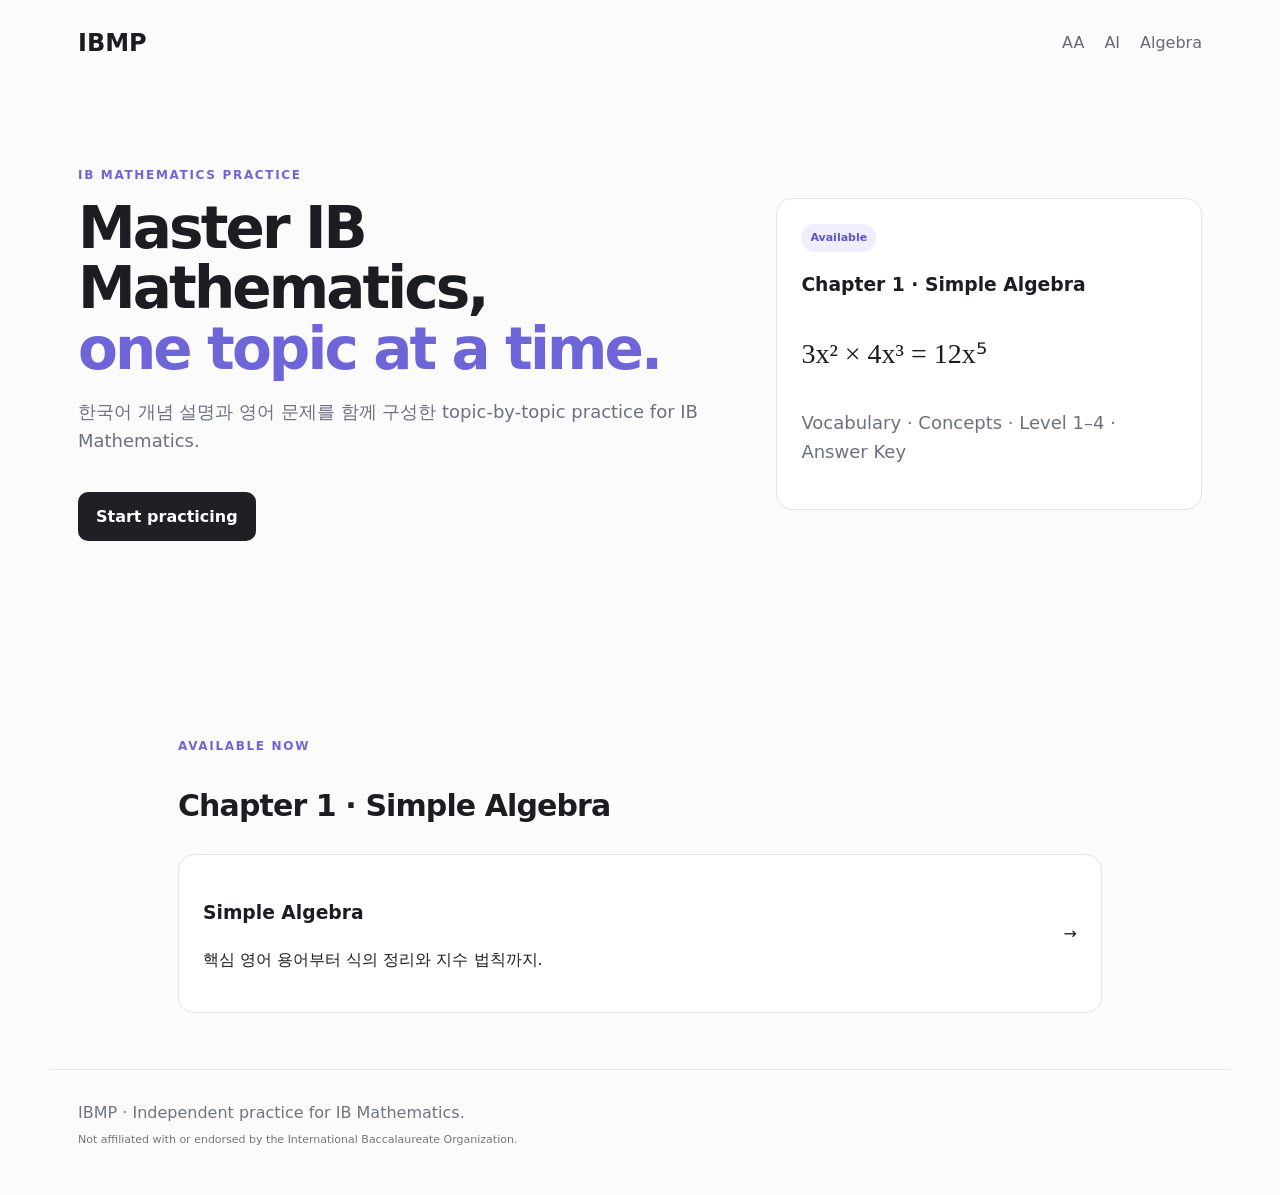
==== index.html @ 0ed19c5f "Add files via upload" ====
<!doctype html><html lang="en"><head><meta charset="utf-8"><meta name="viewport" content="width=device-width,initial-scale=1"><title>IBMP</title><link rel="stylesheet" href="styles.css"></head><body>
<header class="header"><a class="brand" href="index.html">IBMP</a><nav><a href="aa.html">AA</a><a href="ai.html">AI</a><a href="algebra.html">Algebra</a></nav></header>
<main class="hero"><div><div class="eyebrow">IB Mathematics Practice</div><h1>Master IB Mathematics,<br><span>one topic at a time.</span></h1><p>한국어 개념 설명과 영어 문제를 함께 구성한 topic-by-topic practice for IB Mathematics.</p><a class="btn" href="algebra.html">Start practicing</a></div>
<div class="preview"><span class="pill">Available</span><h3>Chapter 1 · Simple Algebra</h3><div class="formula">3x² × 4x³ = 12x⁵</div><p>Vocabulary · Concepts · Level 1–4 · Answer Key</p></div></main>
<section class="section"><div class="eyebrow">Available now</div><h2>Chapter 1 · Simple Algebra</h2><a class="featured" href="algebra.html"><div><h3>Simple Algebra</h3><p>핵심 영어 용어부터 식의 정리와 지수 법칙까지.</p></div><span>→</span></a></section>
<footer>IBMP · Independent practice for IB Mathematics.<div class="disclaimer">Not affiliated with or endorsed by the International Baccalaureate Organization.</div></footer>
</body></html>
---- styles.css ----
*{box-sizing:border-box}body{margin:0;font-family:Inter,system-ui,-apple-system,Segoe UI,sans-serif;background:#fbfbfc;color:#1c1d22;line-height:1.6}a{text-decoration:none;color:inherit}.header{max-width:1180px;margin:auto;padding:24px 28px;display:flex;justify-content:space-between;align-items:center}.brand{font-size:24px;font-weight:800}.header nav{display:flex;gap:20px;color:#666b77}.hero{max-width:1180px;margin:60px auto;padding:20px 28px 80px;display:grid;grid-template-columns:1.2fr .8fr;gap:60px;align-items:center}.hero h1,.page h1{font-size:58px;line-height:1.05;letter-spacing:-.05em;margin:0 0 18px}.hero h1 span{color:#6e65d8}.hero p,.lead{font-size:18px;color:#6c7180}.btn{display:inline-block;margin-top:18px;padding:12px 18px;background:#1f2025;color:white;border-radius:10px;font-weight:700}.preview,.featured,.lesson,.vocab-box{background:white;border:1px solid #e2e4ea;border-radius:16px}.preview{padding:24px}.pill{display:inline-block;background:#efedff;color:#5f56cc;padding:5px 9px;border-radius:99px;font-size:11px;font-weight:800}.formula{font-family:Georgia,serif;font-size:28px;margin:32px 0}.section,.page{max-width:980px;margin:auto;padding:56px 28px}.eyebrow{text-transform:uppercase;letter-spacing:.14em;font-size:12px;font-weight:800;color:#6e65d8;margin-bottom:12px}.section h2,.vocab-box h2,.lesson h2{font-size:30px;letter-spacing:-.03em}.featured{padding:24px;display:flex;justify-content:space-between;align-items:center}.vocab-box{padding:28px;background:linear-gradient(180deg,#faf9ff,#fff);margin:28px 0}.muted{color:#747985}.vocab-table{width:100%;border-collapse:collapse;margin-top:20px;overflow:hidden;border-radius:12px}.vocab-table th,.vocab-table td{padding:13px 15px;border-bottom:1px solid #ececf1;text-align:left}.vocab-table th{background:#f2f0ff;color:#4f4a9f}.vocab-table td:first-child{font-weight:700;color:#333}.lesson{padding:26px;margin:20px 0}.note{padding:16px 18px;background:#fafafa;border-radius:12px;margin:12px 0}.disclaimer{font-size:11px;color:#777;margin-top:5px}footer{max-width:1180px;margin:auto;border-top:1px solid #e4e6eb;padding:30px 28px 46px;color:#707580}@media(max-width:760px){.hero{grid-template-columns:1fr}.hero h1,.page h1{font-size:42px}.vocab-table th,.vocab-table td{padding:11px 10px;font-size:14px}}
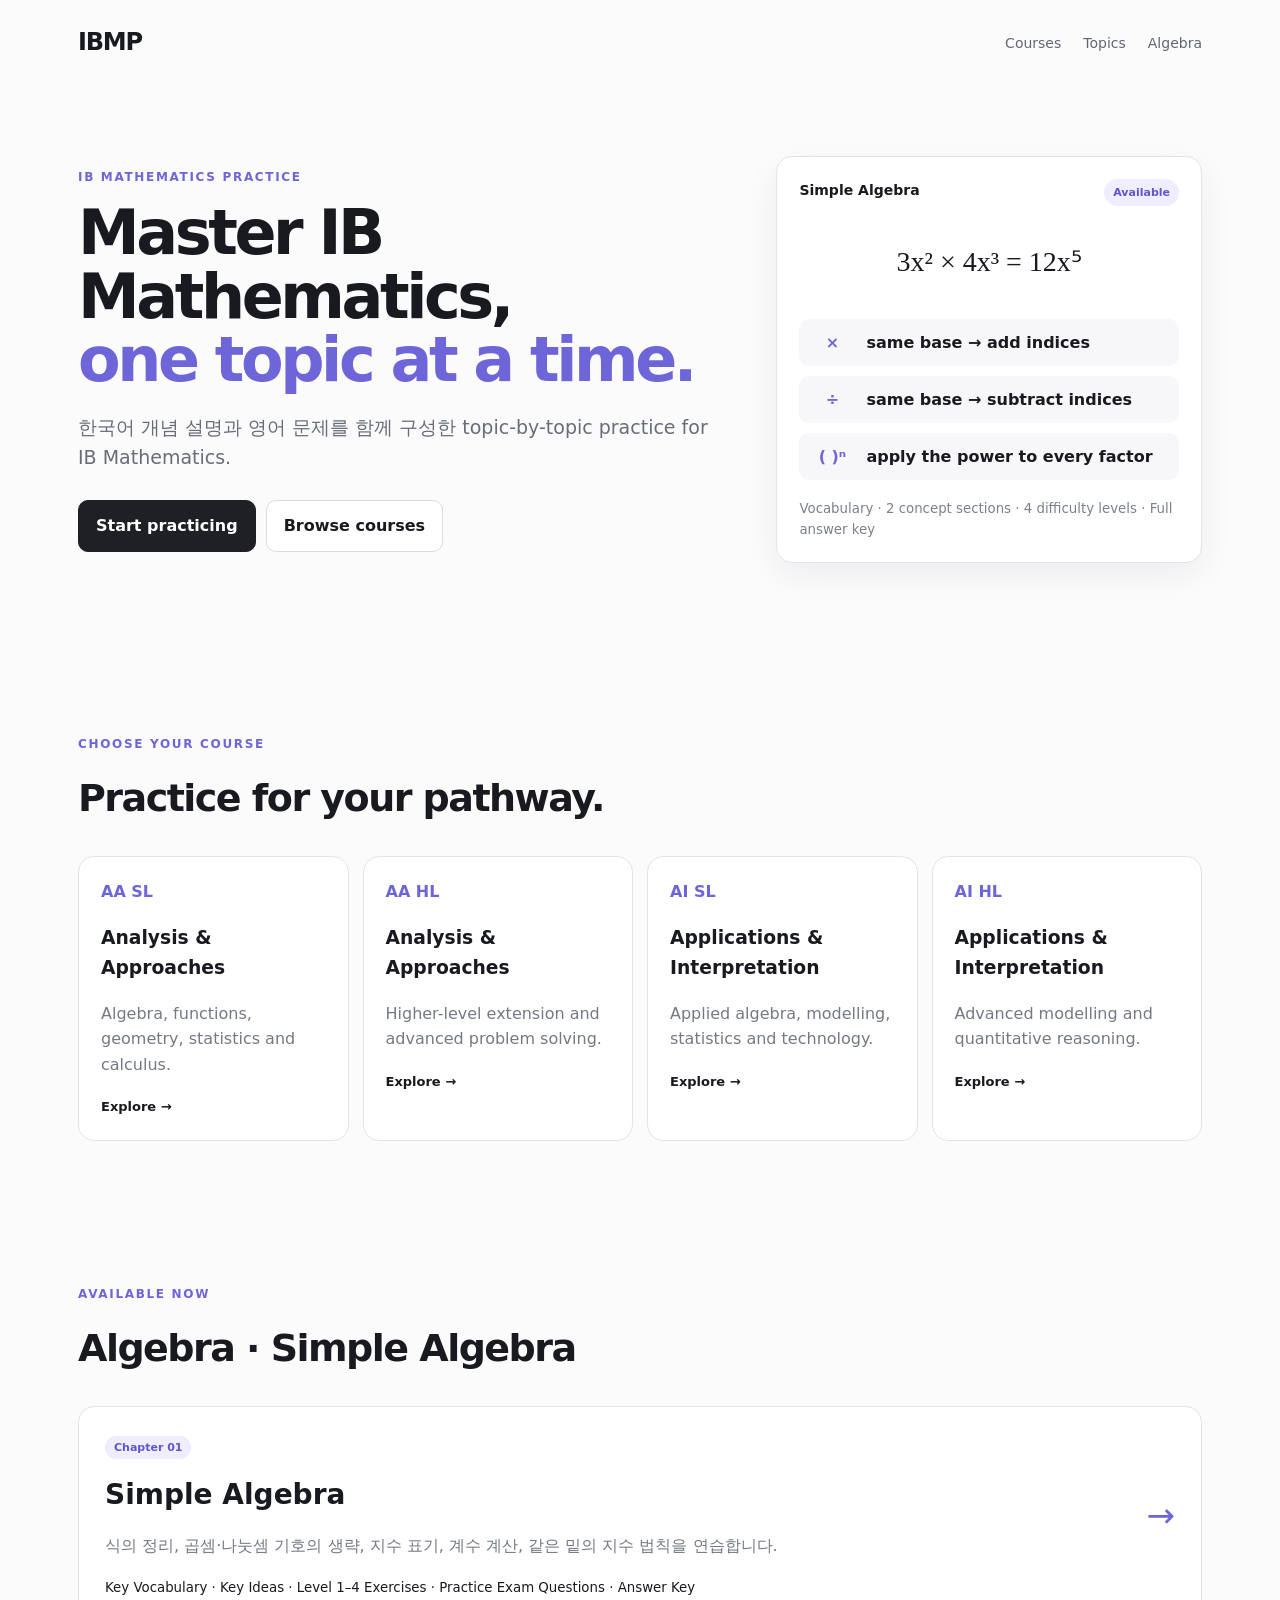
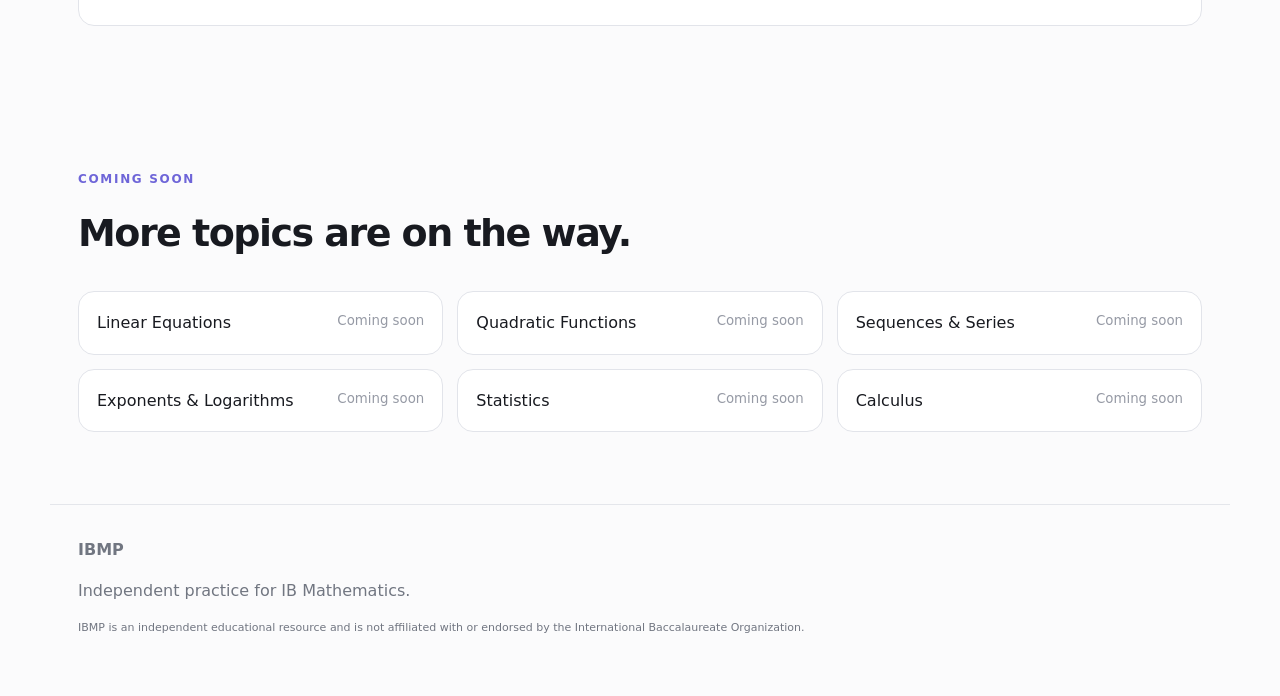
==== commit 26fdfbbc: "Add files via upload" ====
--- a/index.html
+++ b/index.html
@@ -1,7 +1,84 @@
-<!doctype html><html lang="en"><head><meta charset="utf-8"><meta name="viewport" content="width=device-width,initial-scale=1"><title>IBMP</title><link rel="stylesheet" href="styles.css"></head><body>
-<header class="header"><a class="brand" href="index.html">IBMP</a><nav><a href="aa.html">AA</a><a href="ai.html">AI</a><a href="algebra.html">Algebra</a></nav></header>
-<main class="hero"><div><div class="eyebrow">IB Mathematics Practice</div><h1>Master IB Mathematics,<br><span>one topic at a time.</span></h1><p>한국어 개념 설명과 영어 문제를 함께 구성한 topic-by-topic practice for IB Mathematics.</p><a class="btn" href="algebra.html">Start practicing</a></div>
-<div class="preview"><span class="pill">Available</span><h3>Chapter 1 · Simple Algebra</h3><div class="formula">3x² × 4x³ = 12x⁵</div><p>Vocabulary · Concepts · Level 1–4 · Answer Key</p></div></main>
-<section class="section"><div class="eyebrow">Available now</div><h2>Chapter 1 · Simple Algebra</h2><a class="featured" href="algebra.html"><div><h3>Simple Algebra</h3><p>핵심 영어 용어부터 식의 정리와 지수 법칙까지.</p></div><span>→</span></a></section>
-<footer>IBMP · Independent practice for IB Mathematics.<div class="disclaimer">Not affiliated with or endorsed by the International Baccalaureate Organization.</div></footer>
-</body></html>+<!doctype html>
+<html lang="en">
+<head>
+<meta charset="utf-8">
+<meta name="viewport" content="width=device-width,initial-scale=1">
+<title>IBMP — IB Mathematics Practice</title>
+<link rel="stylesheet" href="styles.css">
+</head>
+<body>
+<header class="header">
+  <a class="brand" href="index.html">IBMP</a>
+  <nav><a href="#courses">Courses</a><a href="#available">Topics</a><a href="algebra.html">Algebra</a></nav>
+</header>
+
+<main>
+<section class="hero">
+  <div>
+    <div class="eyebrow">IB Mathematics Practice</div>
+    <h1>Master IB Mathematics,<br><span>one topic at a time.</span></h1>
+    <p>한국어 개념 설명과 영어 문제를 함께 구성한 topic-by-topic practice for IB Mathematics.</p>
+    <div class="actions">
+      <a class="btn primary" href="algebra.html">Start practicing</a>
+      <a class="btn" href="#courses">Browse courses</a>
+    </div>
+  </div>
+
+  <div class="preview">
+    <div class="preview-top"><strong>Simple Algebra</strong><span>Available</span></div>
+    <div class="formula">3x² × 4x³ = 12x⁵</div>
+    <div class="rule-stack">
+      <div><span>×</span><b>same base → add indices</b></div>
+      <div><span>÷</span><b>same base → subtract indices</b></div>
+      <div><span>( )ⁿ</span><b>apply the power to every factor</b></div>
+    </div>
+    <small>Vocabulary · 2 concept sections · 4 difficulty levels · Full answer key</small>
+  </div>
+</section>
+
+<section id="courses" class="section">
+  <div class="eyebrow">Choose your course</div>
+  <h2>Practice for your pathway.</h2>
+  <div class="grid four">
+    <a class="card" href="aa.html"><b>AA SL</b><h3>Analysis & Approaches</h3><p>Algebra, functions, geometry, statistics and calculus.</p><span>Explore →</span></a>
+    <a class="card" href="aa.html"><b>AA HL</b><h3>Analysis & Approaches</h3><p>Higher-level extension and advanced problem solving.</p><span>Explore →</span></a>
+    <a class="card" href="ai.html"><b>AI SL</b><h3>Applications & Interpretation</h3><p>Applied algebra, modelling, statistics and technology.</p><span>Explore →</span></a>
+    <a class="card" href="ai.html"><b>AI HL</b><h3>Applications & Interpretation</h3><p>Advanced modelling and quantitative reasoning.</p><span>Explore →</span></a>
+  </div>
+</section>
+
+<section id="available" class="section">
+  <div class="eyebrow">Available now</div>
+  <h2>Algebra · Simple Algebra</h2>
+  <a class="featured" href="algebra.html">
+    <div>
+      <span class="pill">Chapter 01</span>
+      <h3>Simple Algebra</h3>
+      <p>식의 정리, 곱셈·나눗셈 기호의 생략, 지수 표기, 계수 계산, 같은 밑의 지수 법칙을 연습합니다.</p>
+      <small>Key Vocabulary · Key Ideas · Level 1–4 Exercises · Practice Exam Questions · Answer Key</small>
+    </div>
+    <div class="arrow">→</div>
+  </a>
+</section>
+
+<section class="section">
+  <div class="eyebrow">Coming soon</div>
+  <h2>More topics are on the way.</h2>
+  <div class="grid three">
+    <div class="mini">Linear Equations <small>Coming soon</small></div>
+    <div class="mini">Quadratic Functions <small>Coming soon</small></div>
+    <div class="mini">Sequences & Series <small>Coming soon</small></div>
+    <div class="mini">Exponents & Logarithms <small>Coming soon</small></div>
+    <div class="mini">Statistics <small>Coming soon</small></div>
+    <div class="mini">Calculus <small>Coming soon</small></div>
+  </div>
+</section>
+</main>
+
+<footer>
+<strong>IBMP</strong>
+<p>Independent practice for IB Mathematics.</p>
+<p class="disclaimer">IBMP is an independent educational resource and is not affiliated with or endorsed by the International Baccalaureate Organization.</p>
+</footer>
+</body>
+</html>
--- a/styles.css
+++ b/styles.css
@@ -1 +1,66 @@
-*{box-sizing:border-box}body{margin:0;font-family:Inter,system-ui,-apple-system,Segoe UI,sans-serif;background:#fbfbfc;color:#1c1d22;line-height:1.6}a{text-decoration:none;color:inherit}.header{max-width:1180px;margin:auto;padding:24px 28px;display:flex;justify-content:space-between;align-items:center}.brand{font-size:24px;font-weight:800}.header nav{display:flex;gap:20px;color:#666b77}.hero{max-width:1180px;margin:60px auto;padding:20px 28px 80px;display:grid;grid-template-columns:1.2fr .8fr;gap:60px;align-items:center}.hero h1,.page h1{font-size:58px;line-height:1.05;letter-spacing:-.05em;margin:0 0 18px}.hero h1 span{color:#6e65d8}.hero p,.lead{font-size:18px;color:#6c7180}.btn{display:inline-block;margin-top:18px;padding:12px 18px;background:#1f2025;color:white;border-radius:10px;font-weight:700}.preview,.featured,.lesson,.vocab-box{background:white;border:1px solid #e2e4ea;border-radius:16px}.preview{padding:24px}.pill{display:inline-block;background:#efedff;color:#5f56cc;padding:5px 9px;border-radius:99px;font-size:11px;font-weight:800}.formula{font-family:Georgia,serif;font-size:28px;margin:32px 0}.section,.page{max-width:980px;margin:auto;padding:56px 28px}.eyebrow{text-transform:uppercase;letter-spacing:.14em;font-size:12px;font-weight:800;color:#6e65d8;margin-bottom:12px}.section h2,.vocab-box h2,.lesson h2{font-size:30px;letter-spacing:-.03em}.featured{padding:24px;display:flex;justify-content:space-between;align-items:center}.vocab-box{padding:28px;background:linear-gradient(180deg,#faf9ff,#fff);margin:28px 0}.muted{color:#747985}.vocab-table{width:100%;border-collapse:collapse;margin-top:20px;overflow:hidden;border-radius:12px}.vocab-table th,.vocab-table td{padding:13px 15px;border-bottom:1px solid #ececf1;text-align:left}.vocab-table th{background:#f2f0ff;color:#4f4a9f}.vocab-table td:first-child{font-weight:700;color:#333}.lesson{padding:26px;margin:20px 0}.note{padding:16px 18px;background:#fafafa;border-radius:12px;margin:12px 0}.disclaimer{font-size:11px;color:#777;margin-top:5px}footer{max-width:1180px;margin:auto;border-top:1px solid #e4e6eb;padding:30px 28px 46px;color:#707580}@media(max-width:760px){.hero{grid-template-columns:1fr}.hero h1,.page h1{font-size:42px}.vocab-table th,.vocab-table td{padding:11px 10px;font-size:14px}}+*{box-sizing:border-box}html{scroll-behavior:smooth}body{margin:0;font-family:Inter,system-ui,-apple-system,Segoe UI,sans-serif;color:#181a20;background:#fbfbfc;line-height:1.58}a{text-decoration:none;color:inherit}.header{max-width:1180px;margin:auto;padding:24px 28px;display:flex;justify-content:space-between;align-items:center}.brand{font-size:24px;font-weight:800;letter-spacing:-.05em}.header nav{display:flex;gap:22px;color:#626774;font-size:14px}.hero{max-width:1180px;margin:70px auto 20px;padding:0 28px 80px;display:grid;grid-template-columns:1.2fr .8fr;gap:60px;align-items:center}.hero h1,.page h1{font-size:62px;line-height:1.03;letter-spacing:-.055em;margin:0 0 20px}.hero h1 span{color:#6e65d8}.hero p,.lead{font-size:19px;color:#686d79}.eyebrow{text-transform:uppercase;letter-spacing:.14em;font-size:12px;font-weight:800;color:#6e65d8;margin-bottom:14px}.actions{display:flex;gap:10px;margin-top:28px}.btn,.reveal{padding:12px 17px;border:1px solid #dadce4;background:white;border-radius:10px;font-weight:700;cursor:pointer}.btn.primary{background:#1f2025;color:white;border-color:#1f2025}.preview,.card,.featured,.mini,.lesson,.key-box,.example,.toc{background:white;border:1px solid #e2e4ea;border-radius:16px}.preview{padding:22px;box-shadow:0 12px 35px rgba(20,20,35,.06)}.preview-top{display:flex;justify-content:space-between;font-size:14px}.preview-top span:last-child,.pill{background:#efedff;color:#5f56cc;border-radius:99px;padding:5px 9px;font-size:11px;font-weight:800}.formula{font-family:Georgia,serif;text-align:center;font-size:28px;margin:34px 0}.rule-stack{display:grid;gap:10px}.rule-stack div{display:flex;gap:12px;align-items:center;background:#f7f7fa;border-radius:10px;padding:11px}.rule-stack span{display:inline-flex;min-width:44px;justify-content:center;color:#6e65d8;font-weight:800}.preview small{display:block;margin-top:18px;color:#7b808c}.section{max-width:1180px;margin:auto;padding:72px 28px}.section h2{font-size:38px;letter-spacing:-.04em;margin:0 0 28px}.grid{display:grid;gap:14px}.four{grid-template-columns:repeat(4,1fr)}.three{grid-template-columns:repeat(3,1fr)}.card{padding:22px;min-height:180px}.card b{color:#6e65d8}.card p{color:#747985}.card span{font-size:13px;font-weight:800}.featured{padding:26px;display:flex;justify-content:space-between;align-items:center}.featured h3{font-size:28px;margin:14px 0 8px}.featured p{color:#737883}.arrow{font-size:34px;color:#6e65d8}.mini{padding:18px;display:flex;justify-content:space-between}.mini small{color:#969aa5}.page{max-width:900px;margin:70px auto;padding:0 28px 90px}.page.wide{max-width:980px}.page h1{font-size:54px}.chapter-meta{display:flex;flex-wrap:wrap;gap:8px;margin:20px 0}.chapter-meta span{font-size:12px;padding:6px 10px;border-radius:999px;background:#f0f1f5;color:#626774}.toc{padding:22px;margin:30px 0;display:grid;grid-template-columns:repeat(3,1fr);gap:9px 18px}.toc .eyebrow{grid-column:1/-1;margin-bottom:2px}.toc a{font-size:14px;color:#505662}.toc a:hover{color:#6e65d8}.lesson{padding:28px;margin:24px 0}.lesson-head{display:flex;gap:18px;align-items:flex-start}.lesson-head h2{margin:0;font-size:30px;letter-spacing:-.035em}.lesson-head p{margin:4px 0 0;color:#737883}.num{display:inline-flex;min-width:48px;height:42px;border-radius:12px;background:#efedff;color:#5f56cc;align-items:center;justify-content:center;font-weight:800;padding:0 10px}.key-box,.example{padding:18px;margin-top:18px}.key-box{background:#faf9ff}.key-box p{margin:8px 0}.tag{font-size:11px;text-transform:uppercase;letter-spacing:.12em;font-weight:800;color:#6e65d8;margin-bottom:8px}.solution,.answer{margin-top:12px;background:#f6f6f8;border-radius:10px;padding:14px}.exercise h3{margin-top:28px;font-size:17px}.questions{display:grid;grid-template-columns:1fr 1fr;gap:8px 44px;padding-left:26px}.questions li{padding:3px 0}.reveal{margin-top:18px}.hidden{display:none}.key-list{display:grid;gap:8px}.exam-list{display:grid;gap:20px}.exam-list li{padding:14px;background:#fafafa;border-radius:12px}.note{margin-top:18px;background:#fff8e8;border:1px solid #f0dfad;padding:14px;border-radius:10px;color:#6e6040;font-size:13px}.answer-grid{display:grid;gap:12px;margin-top:20px}details{background:#fafafa;border:1px solid #e3e4e8;border-radius:12px;padding:14px}summary{cursor:pointer;font-weight:800;color:#4f4b9a}.disclaimer{font-size:11px;max-width:760px}footer{max-width:1180px;margin:auto;border-top:1px solid #e4e6eb;padding:32px 28px 48px;color:#717681}@media(max-width:800px){.hero{grid-template-columns:1fr}.hero h1,.page h1{font-size:44px}.four{grid-template-columns:1fr 1fr}.three,.toc,.questions{grid-template-columns:1fr}}@media(max-width:520px){.four{grid-template-columns:1fr}.actions{flex-direction:column}.lesson{padding:20px}.lesson-head{gap:12px}.lesson-head h2{font-size:25px}}
+
+.vocabulary-section{
+  margin:30px 0;
+  padding:28px;
+  border:1px solid #dedcf7;
+  border-radius:18px;
+  background:linear-gradient(180deg,#faf9ff 0%,#ffffff 100%);
+}
+.vocab-head{
+  display:flex;
+  justify-content:space-between;
+  align-items:flex-start;
+  gap:20px;
+}
+.vocab-head h2{
+  margin:0 0 6px;
+  font-size:30px;
+  letter-spacing:-.035em;
+}
+.vocab-head p{
+  margin:0;
+  color:#737883;
+}
+.vocab-count{
+  flex:0 0 auto;
+  padding:7px 11px;
+  border-radius:999px;
+  background:#efedff;
+  color:#5f56cc;
+  font-size:12px;
+  font-weight:800;
+}
+.vocab-grid{
+  display:grid;
+  grid-template-columns:repeat(3,1fr);
+  gap:12px;
+  margin-top:22px;
+}
+.vocab-card{
+  min-height:76px;
+  padding:15px 16px;
+  border:1px solid #e5e3fa;
+  border-radius:13px;
+  background:#fff;
+  display:flex;
+  flex-direction:column;
+  justify-content:center;
+}
+.vocab-card strong{
+  color:#4f4a9f;
+  font-size:15px;
+  line-height:1.3;
+}
+.vocab-card span{
+  margin-top:6px;
+  color:#5f6470;
+  font-size:14px;
+}
+@media(max-width:800px){
+  .vocab-grid{grid-template-columns:repeat(2,1fr)}
+}
+@media(max-width:520px){
+  .vocab-grid{grid-template-columns:1fr}
+  .vocab-head{flex-direction:column}
+}
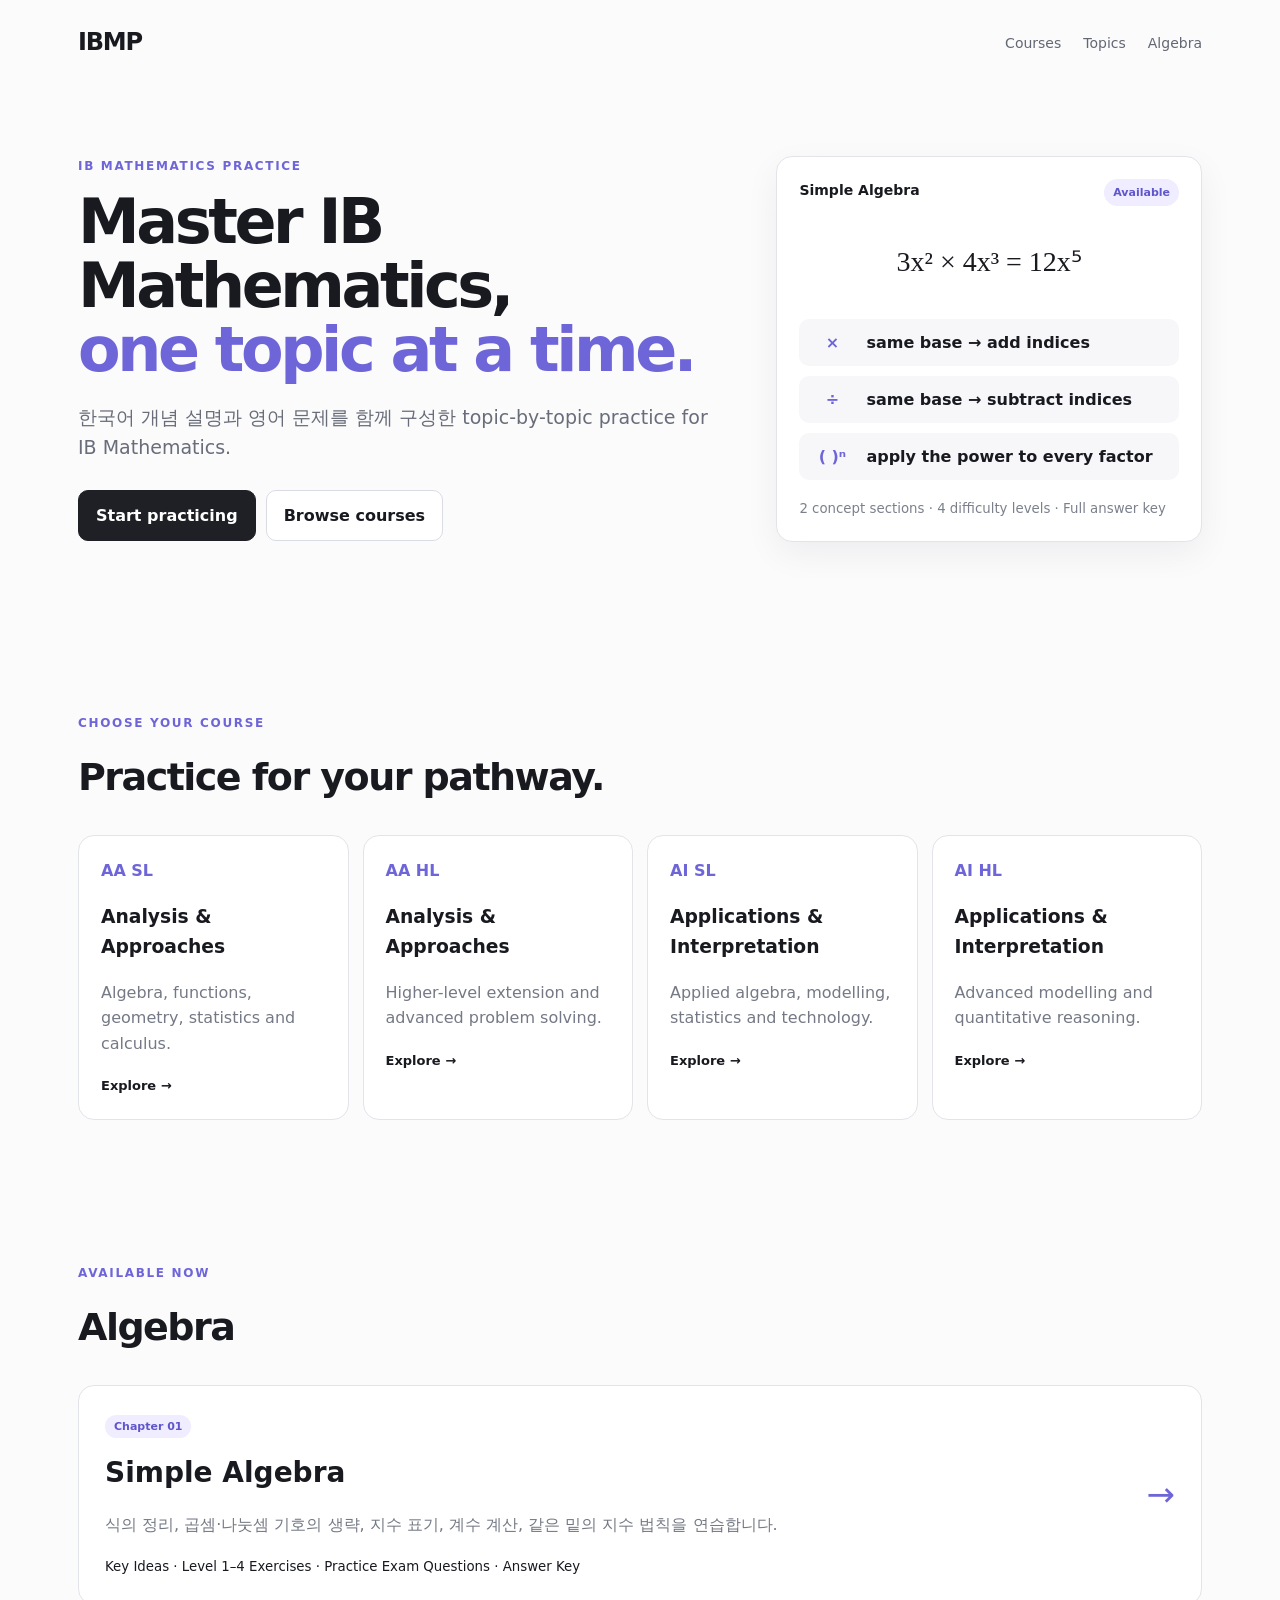
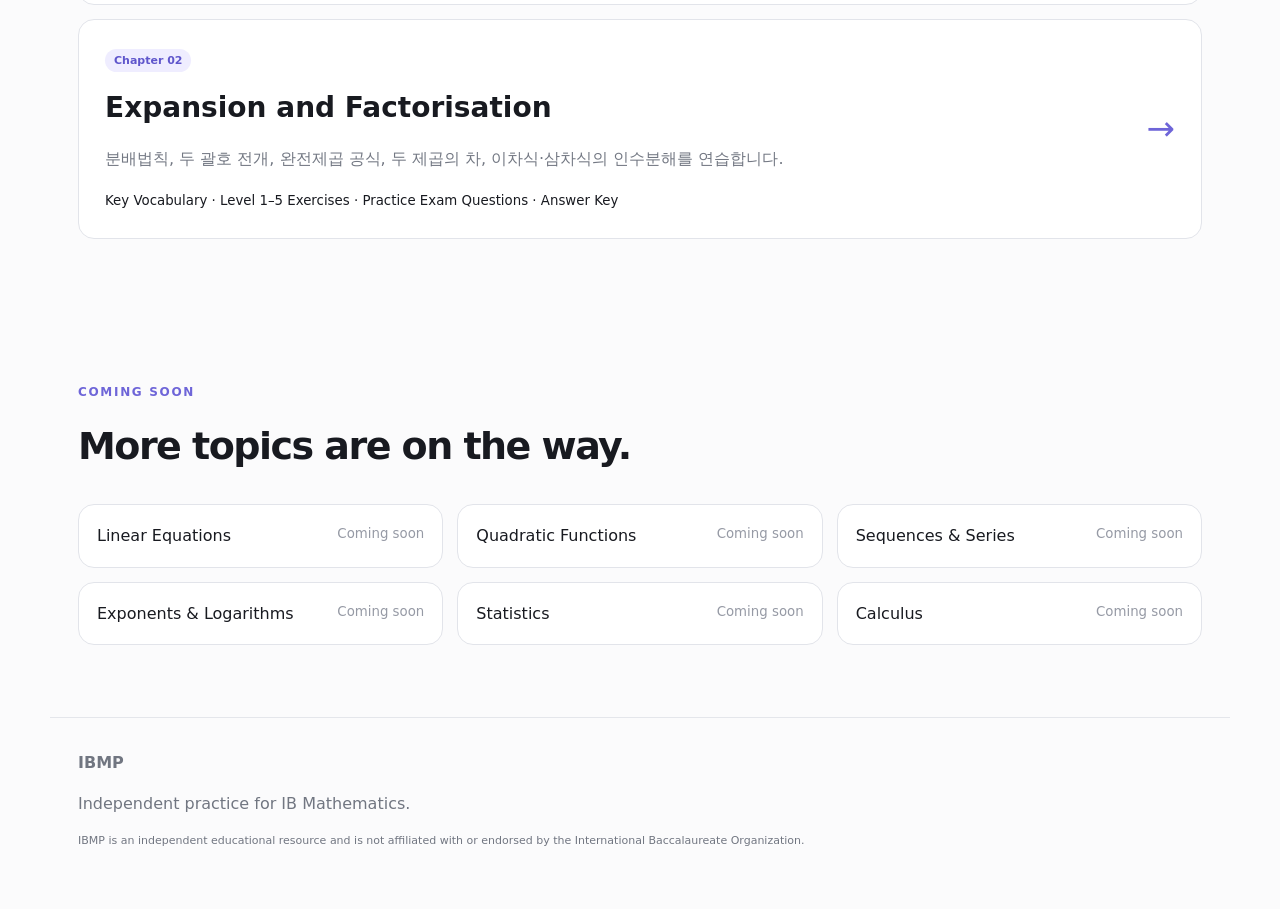
==== commit 6b57a26c: "Add files via upload" ====
--- a/index.html
+++ b/index.html
@@ -32,7 +32,7 @@
       <div><span>÷</span><b>same base → subtract indices</b></div>
       <div><span>( )ⁿ</span><b>apply the power to every factor</b></div>
     </div>
-    <small>Vocabulary · 2 concept sections · 4 difficulty levels · Full answer key</small>
+    <small>2 concept sections · 4 difficulty levels · Full answer key</small>
   </div>
 </section>
 
@@ -49,13 +49,22 @@
 
 <section id="available" class="section">
   <div class="eyebrow">Available now</div>
-  <h2>Algebra · Simple Algebra</h2>
+  <h2>Algebra</h2>
   <a class="featured" href="algebra.html">
     <div>
       <span class="pill">Chapter 01</span>
       <h3>Simple Algebra</h3>
       <p>식의 정리, 곱셈·나눗셈 기호의 생략, 지수 표기, 계수 계산, 같은 밑의 지수 법칙을 연습합니다.</p>
-      <small>Key Vocabulary · Key Ideas · Level 1–4 Exercises · Practice Exam Questions · Answer Key</small>
+      <small>Key Ideas · Level 1–4 Exercises · Practice Exam Questions · Answer Key</small>
+    </div>
+    <div class="arrow">→</div>
+  </a>
+  <a class="featured" href="chapter2.html" style="margin-top:14px;">
+    <div>
+      <span class="pill">Chapter 02</span>
+      <h3>Expansion and Factorisation</h3>
+      <p>분배법칙, 두 괄호 전개, 완전제곱 공식, 두 제곱의 차, 이차식·삼차식의 인수분해를 연습합니다.</p>
+      <small>Key Vocabulary · Level 1–5 Exercises · Practice Exam Questions · Answer Key</small>
     </div>
     <div class="arrow">→</div>
   </a>
--- a/styles.css
+++ b/styles.css
@@ -1,66 +1,72 @@
 *{box-sizing:border-box}html{scroll-behavior:smooth}body{margin:0;font-family:Inter,system-ui,-apple-system,Segoe UI,sans-serif;color:#181a20;background:#fbfbfc;line-height:1.58}a{text-decoration:none;color:inherit}.header{max-width:1180px;margin:auto;padding:24px 28px;display:flex;justify-content:space-between;align-items:center}.brand{font-size:24px;font-weight:800;letter-spacing:-.05em}.header nav{display:flex;gap:22px;color:#626774;font-size:14px}.hero{max-width:1180px;margin:70px auto 20px;padding:0 28px 80px;display:grid;grid-template-columns:1.2fr .8fr;gap:60px;align-items:center}.hero h1,.page h1{font-size:62px;line-height:1.03;letter-spacing:-.055em;margin:0 0 20px}.hero h1 span{color:#6e65d8}.hero p,.lead{font-size:19px;color:#686d79}.eyebrow{text-transform:uppercase;letter-spacing:.14em;font-size:12px;font-weight:800;color:#6e65d8;margin-bottom:14px}.actions{display:flex;gap:10px;margin-top:28px}.btn,.reveal{padding:12px 17px;border:1px solid #dadce4;background:white;border-radius:10px;font-weight:700;cursor:pointer}.btn.primary{background:#1f2025;color:white;border-color:#1f2025}.preview,.card,.featured,.mini,.lesson,.key-box,.example,.toc{background:white;border:1px solid #e2e4ea;border-radius:16px}.preview{padding:22px;box-shadow:0 12px 35px rgba(20,20,35,.06)}.preview-top{display:flex;justify-content:space-between;font-size:14px}.preview-top span:last-child,.pill{background:#efedff;color:#5f56cc;border-radius:99px;padding:5px 9px;font-size:11px;font-weight:800}.formula{font-family:Georgia,serif;text-align:center;font-size:28px;margin:34px 0}.rule-stack{display:grid;gap:10px}.rule-stack div{display:flex;gap:12px;align-items:center;background:#f7f7fa;border-radius:10px;padding:11px}.rule-stack span{display:inline-flex;min-width:44px;justify-content:center;color:#6e65d8;font-weight:800}.preview small{display:block;margin-top:18px;color:#7b808c}.section{max-width:1180px;margin:auto;padding:72px 28px}.section h2{font-size:38px;letter-spacing:-.04em;margin:0 0 28px}.grid{display:grid;gap:14px}.four{grid-template-columns:repeat(4,1fr)}.three{grid-template-columns:repeat(3,1fr)}.card{padding:22px;min-height:180px}.card b{color:#6e65d8}.card p{color:#747985}.card span{font-size:13px;font-weight:800}.featured{padding:26px;display:flex;justify-content:space-between;align-items:center}.featured h3{font-size:28px;margin:14px 0 8px}.featured p{color:#737883}.arrow{font-size:34px;color:#6e65d8}.mini{padding:18px;display:flex;justify-content:space-between}.mini small{color:#969aa5}.page{max-width:900px;margin:70px auto;padding:0 28px 90px}.page.wide{max-width:980px}.page h1{font-size:54px}.chapter-meta{display:flex;flex-wrap:wrap;gap:8px;margin:20px 0}.chapter-meta span{font-size:12px;padding:6px 10px;border-radius:999px;background:#f0f1f5;color:#626774}.toc{padding:22px;margin:30px 0;display:grid;grid-template-columns:repeat(3,1fr);gap:9px 18px}.toc .eyebrow{grid-column:1/-1;margin-bottom:2px}.toc a{font-size:14px;color:#505662}.toc a:hover{color:#6e65d8}.lesson{padding:28px;margin:24px 0}.lesson-head{display:flex;gap:18px;align-items:flex-start}.lesson-head h2{margin:0;font-size:30px;letter-spacing:-.035em}.lesson-head p{margin:4px 0 0;color:#737883}.num{display:inline-flex;min-width:48px;height:42px;border-radius:12px;background:#efedff;color:#5f56cc;align-items:center;justify-content:center;font-weight:800;padding:0 10px}.key-box,.example{padding:18px;margin-top:18px}.key-box{background:#faf9ff}.key-box p{margin:8px 0}.tag{font-size:11px;text-transform:uppercase;letter-spacing:.12em;font-weight:800;color:#6e65d8;margin-bottom:8px}.solution,.answer{margin-top:12px;background:#f6f6f8;border-radius:10px;padding:14px}.exercise h3{margin-top:28px;font-size:17px}.questions{display:grid;grid-template-columns:1fr 1fr;gap:8px 44px;padding-left:26px}.questions li{padding:3px 0}.reveal{margin-top:18px}.hidden{display:none}.key-list{display:grid;gap:8px}.exam-list{display:grid;gap:20px}.exam-list li{padding:14px;background:#fafafa;border-radius:12px}.note{margin-top:18px;background:#fff8e8;border:1px solid #f0dfad;padding:14px;border-radius:10px;color:#6e6040;font-size:13px}.answer-grid{display:grid;gap:12px;margin-top:20px}details{background:#fafafa;border:1px solid #e3e4e8;border-radius:12px;padding:14px}summary{cursor:pointer;font-weight:800;color:#4f4b9a}.disclaimer{font-size:11px;max-width:760px}footer{max-width:1180px;margin:auto;border-top:1px solid #e4e6eb;padding:32px 28px 48px;color:#717681}@media(max-width:800px){.hero{grid-template-columns:1fr}.hero h1,.page h1{font-size:44px}.four{grid-template-columns:1fr 1fr}.three,.toc,.questions{grid-template-columns:1fr}}@media(max-width:520px){.four{grid-template-columns:1fr}.actions{flex-direction:column}.lesson{padding:20px}.lesson-head{gap:12px}.lesson-head h2{font-size:25px}}
-
-.vocabulary-section{
+/* Vocabulary table patch — keeps the original v3 layout */
+.vocab-table-section{
+  padding:28px;
   margin:30px 0;
-  padding:28px;
-  border:1px solid #dedcf7;
-  border-radius:18px;
-  background:linear-gradient(180deg,#faf9ff 0%,#ffffff 100%);
+  background:#fff;
+  border:1px solid #e2e4ea;
+  border-radius:16px;
 }
-.vocab-head{
+.vocab-table-heading{
   display:flex;
   justify-content:space-between;
   align-items:flex-start;
   gap:20px;
+  margin-bottom:20px;
 }
-.vocab-head h2{
+.vocab-table-heading h2{
   margin:0 0 6px;
-  font-size:30px;
+  font-size:28px;
   letter-spacing:-.035em;
 }
-.vocab-head p{
+.vocab-table-heading p{
   margin:0;
   color:#737883;
 }
-.vocab-count{
+.vocab-term-count{
   flex:0 0 auto;
-  padding:7px 11px;
-  border-radius:999px;
+  padding:6px 10px;
   background:#efedff;
   color:#5f56cc;
-  font-size:12px;
+  border-radius:999px;
+  font-size:11px;
   font-weight:800;
 }
-.vocab-grid{
-  display:grid;
-  grid-template-columns:repeat(3,1fr);
-  gap:12px;
-  margin-top:22px;
+.vocab-table-wrap{
+  overflow:hidden;
+  border:1px solid #e5e6eb;
+  border-radius:12px;
 }
-.vocab-card{
-  min-height:76px;
-  padding:15px 16px;
-  border:1px solid #e5e3fa;
-  border-radius:13px;
+.vocab-table{
+  width:100%;
+  border-collapse:collapse;
   background:#fff;
-  display:flex;
-  flex-direction:column;
-  justify-content:center;
 }
-.vocab-card strong{
-  color:#4f4a9f;
-  font-size:15px;
-  line-height:1.3;
+.vocab-table th,
+.vocab-table td{
+  padding:12px 16px;
+  text-align:left;
+  border-bottom:1px solid #ececf1;
 }
-.vocab-card span{
-  margin-top:6px;
-  color:#5f6470;
-  font-size:14px;
+.vocab-table th{
+  background:#f7f6ff;
+  color:#514ca0;
+  font-size:12px;
+  text-transform:uppercase;
+  letter-spacing:.08em;
 }
-@media(max-width:800px){
-  .vocab-grid{grid-template-columns:repeat(2,1fr)}
+.vocab-table td:first-child{
+  width:50%;
+  font-weight:700;
+  color:#272831;
+}
+.vocab-table tr:last-child td{
+  border-bottom:none;
+}
+.vocab-table tbody tr:hover{
+  background:#fafaff;
 }
 @media(max-width:520px){
-  .vocab-grid{grid-template-columns:1fr}
-  .vocab-head{flex-direction:column}
+  .vocab-table-heading{flex-direction:column}
+  .vocab-table th,.vocab-table td{padding:11px 12px}
 }
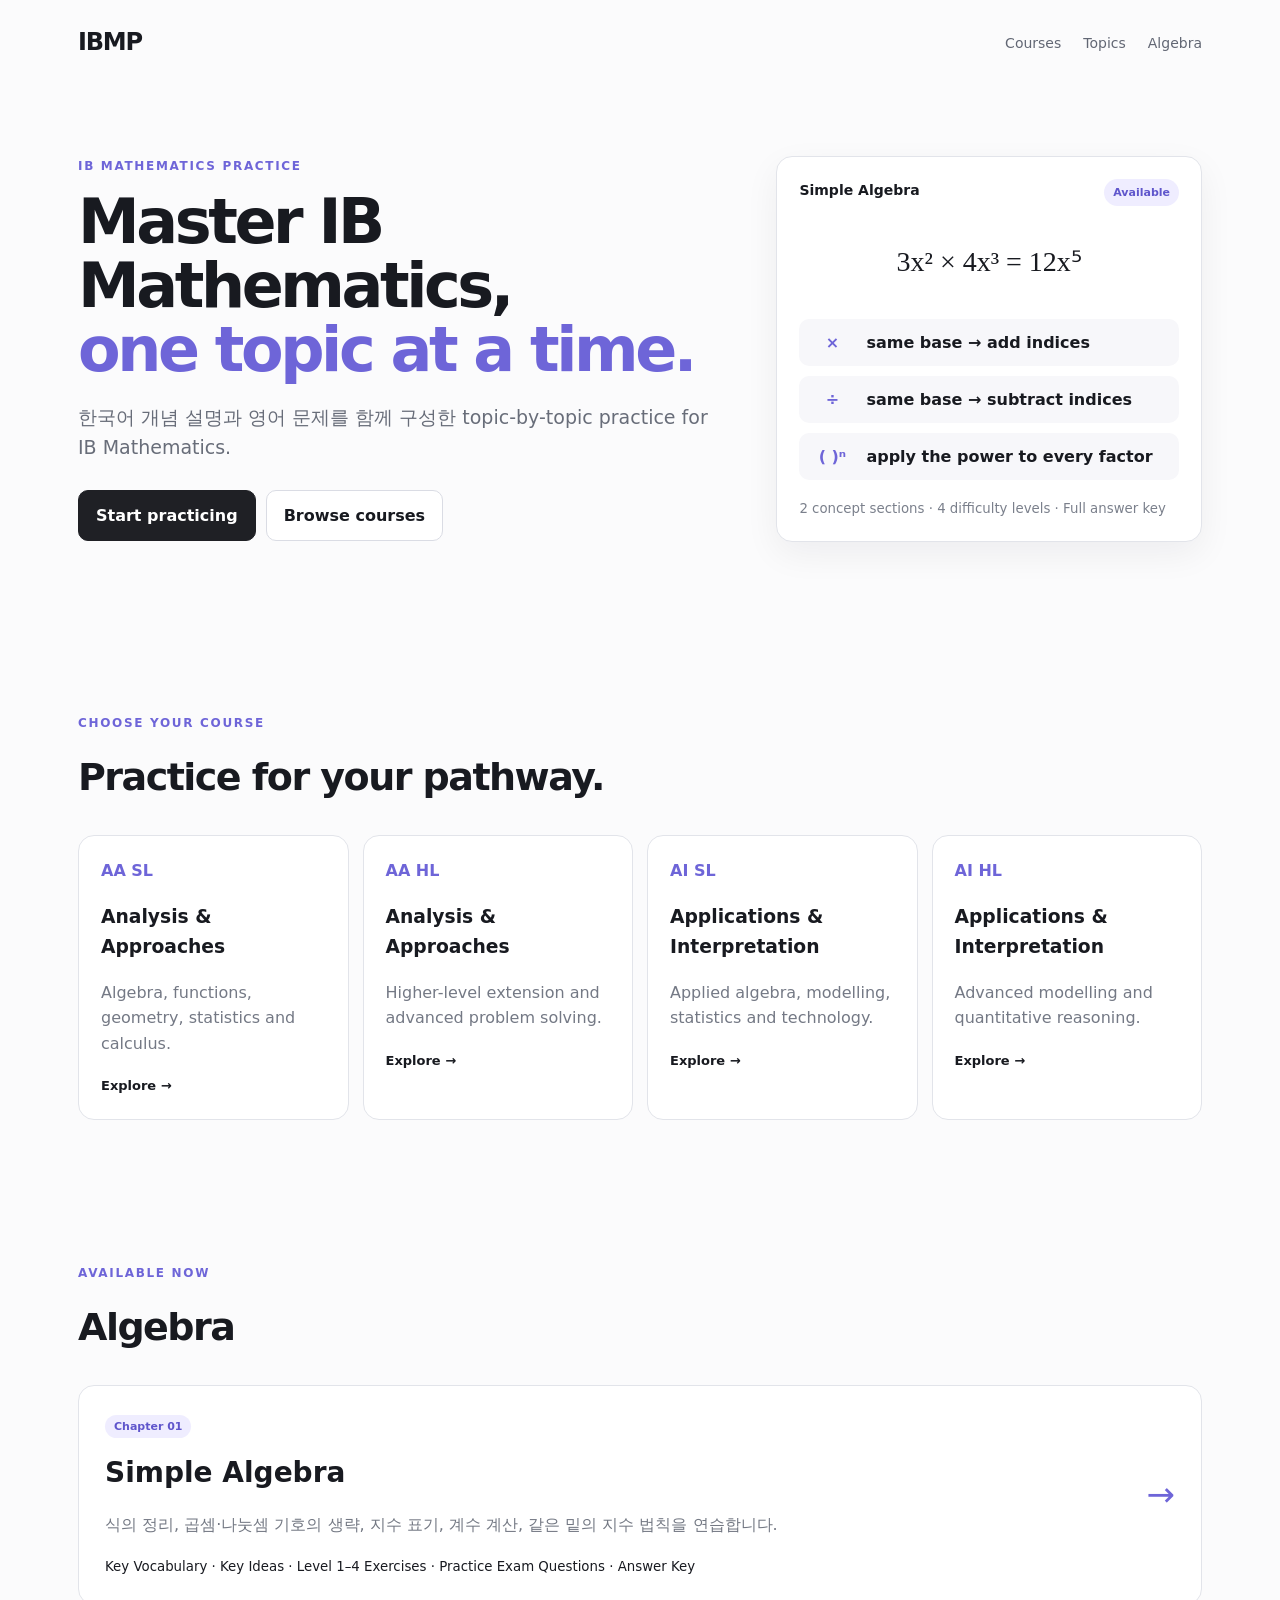
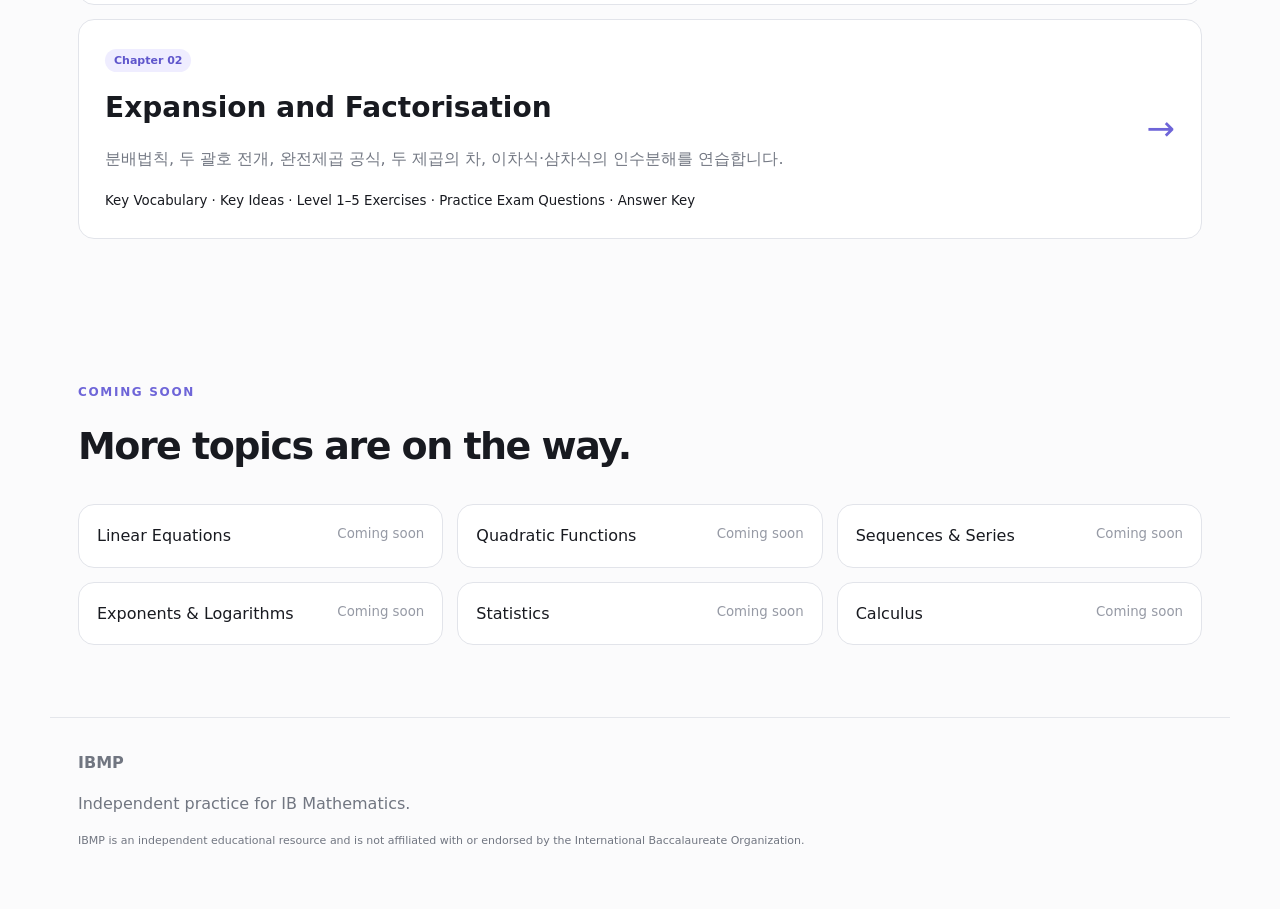
==== commit 1f2faf0a: "Add files via upload" ====
--- a/index.html
+++ b/index.html
@@ -55,16 +55,17 @@
       <span class="pill">Chapter 01</span>
       <h3>Simple Algebra</h3>
       <p>식의 정리, 곱셈·나눗셈 기호의 생략, 지수 표기, 계수 계산, 같은 밑의 지수 법칙을 연습합니다.</p>
-      <small>Key Ideas · Level 1–4 Exercises · Practice Exam Questions · Answer Key</small>
+      <small>Key Vocabulary · Key Ideas · Level 1–4 Exercises · Practice Exam Questions · Answer Key</small>
     </div>
     <div class="arrow">→</div>
   </a>
+
   <a class="featured" href="chapter2.html" style="margin-top:14px;">
     <div>
       <span class="pill">Chapter 02</span>
       <h3>Expansion and Factorisation</h3>
       <p>분배법칙, 두 괄호 전개, 완전제곱 공식, 두 제곱의 차, 이차식·삼차식의 인수분해를 연습합니다.</p>
-      <small>Key Vocabulary · Level 1–5 Exercises · Practice Exam Questions · Answer Key</small>
+      <small>Key Vocabulary · Key Ideas · Level 1–5 Exercises · Practice Exam Questions · Answer Key</small>
     </div>
     <div class="arrow">→</div>
   </a>
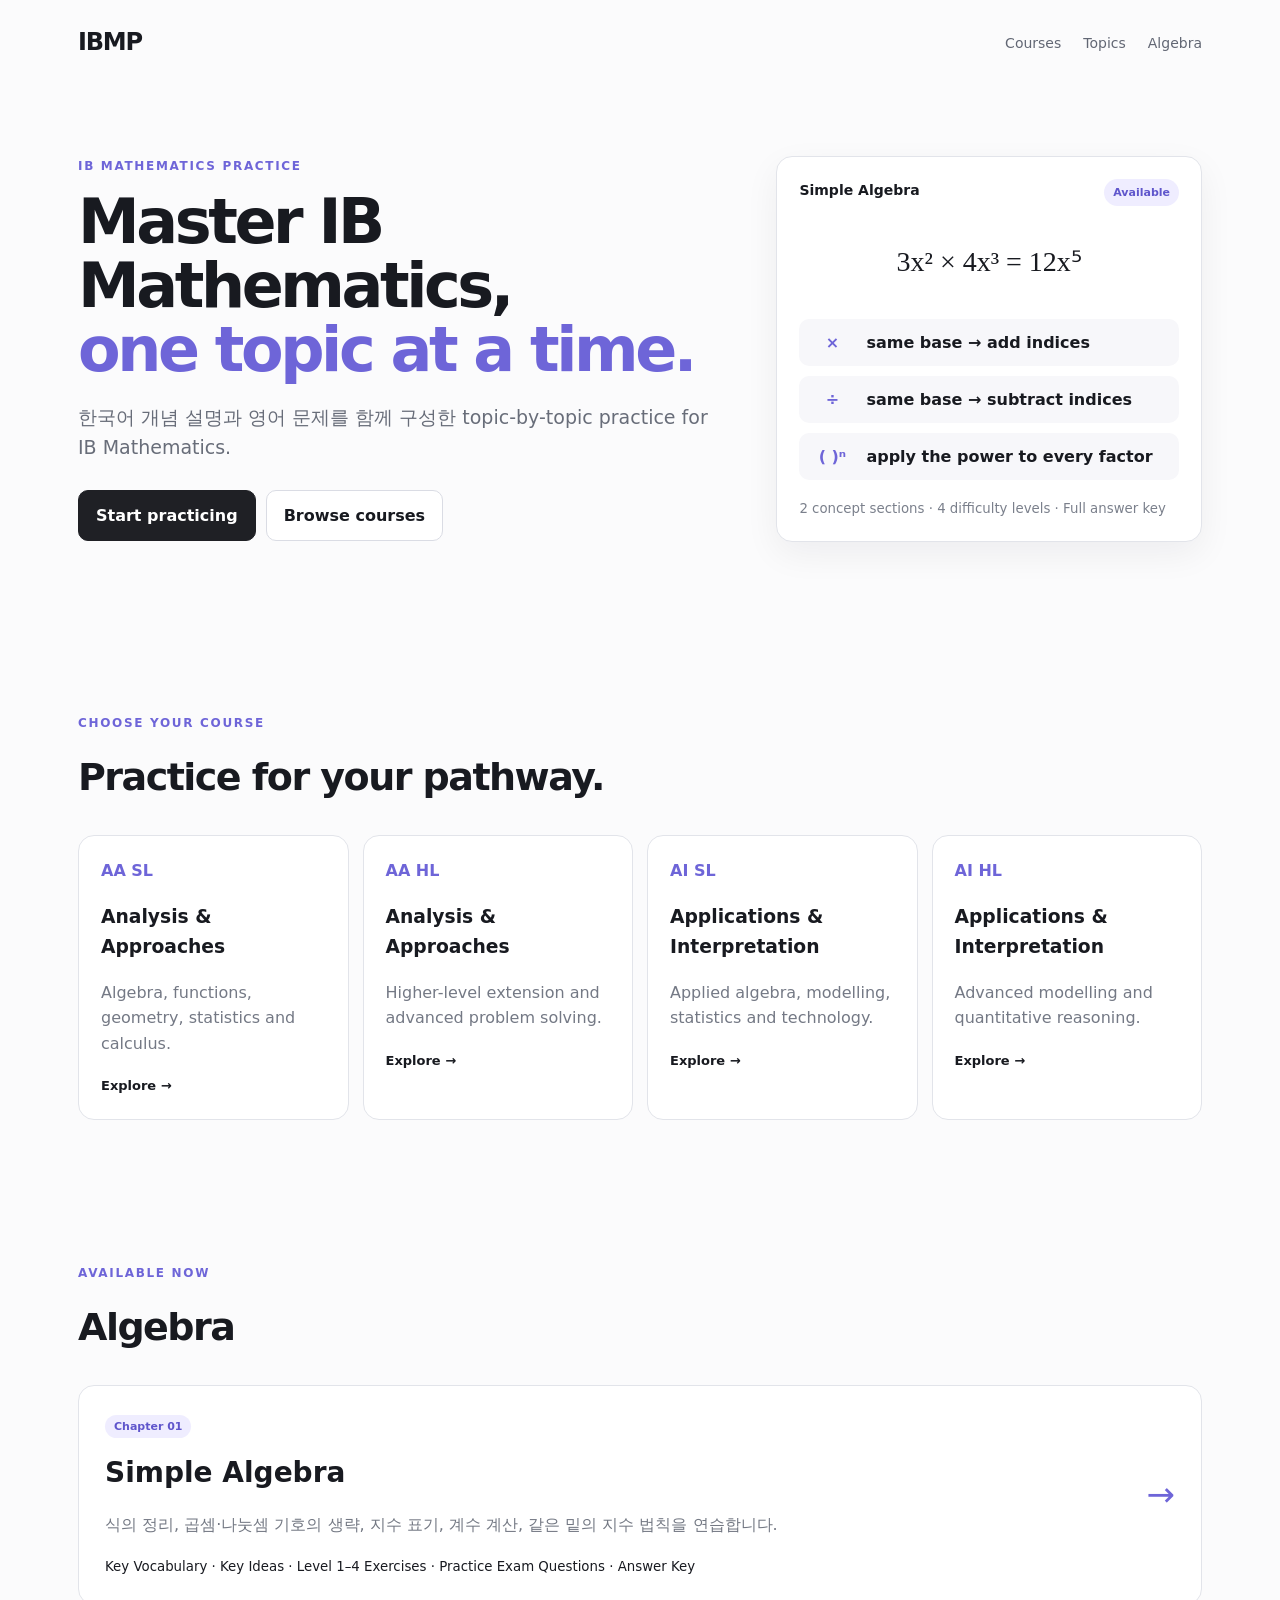
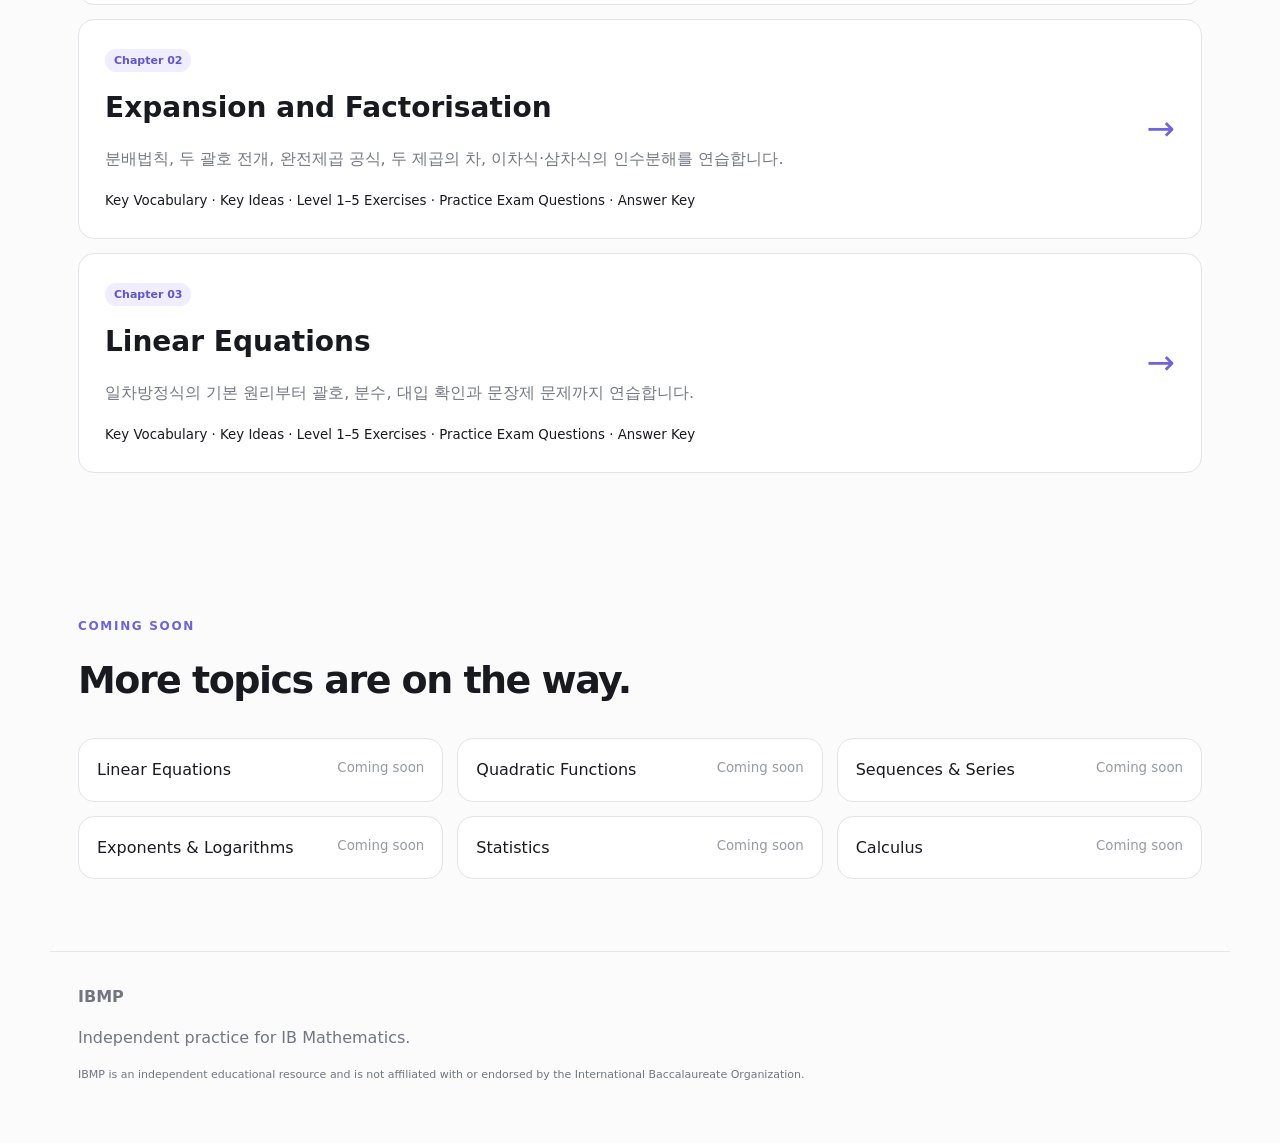
==== commit 38ca9a9a: "Add files via upload" ====
--- a/index.html
+++ b/index.html
@@ -69,6 +69,16 @@
     </div>
     <div class="arrow">→</div>
   </a>
+
+  <a class="featured" href="chapter3.html" style="margin-top:14px;">
+    <div>
+      <span class="pill">Chapter 03</span>
+      <h3>Linear Equations</h3>
+      <p>일차방정식의 기본 원리부터 괄호, 분수, 대입 확인과 문장제 문제까지 연습합니다.</p>
+      <small>Key Vocabulary · Key Ideas · Level 1–5 Exercises · Practice Exam Questions · Answer Key</small>
+    </div>
+    <div class="arrow">→</div>
+  </a>
 </section>
 
 <section class="section">
